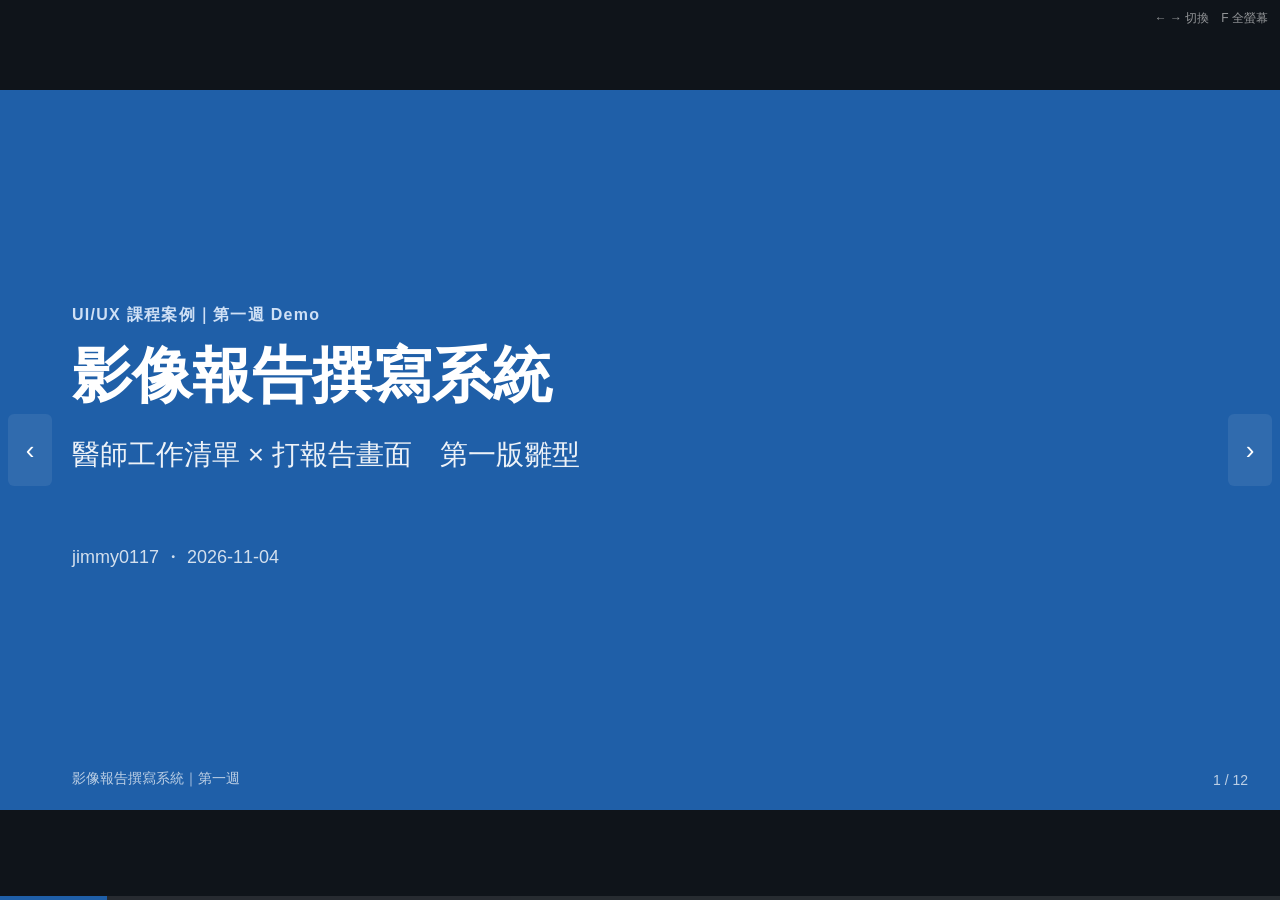
==== slides.html @ 43cd0609 "新增第一週 Demo 簡報 - slides.html：12 頁 HTML 簡報，含雛型截圖與 Live Demo（內嵌 index.html） - docs/demo/：簡報用的雛型截圖  Co-A" ====
<!DOCTYPE html>
<html lang="zh-Hant">
<head>
<meta charset="utf-8">
<meta name="viewport" content="width=device-width, initial-scale=1">
<title>影像報告撰寫系統｜第一週 Demo</title>
<link rel="stylesheet" href="tokens.css">
<style>
  * { box-sizing: border-box; }
  html, body { margin: 0; height: 100%; background: #0f141a; font-family: var(--font-family); color: var(--color-text); overflow: hidden; }
  /* 1280x720 舞台，依視窗等比縮放 */
  #stage { position: absolute; left: 50%; top: 50%; width: 1280px; height: 720px; transform-origin: center center; }
  .slide { position: absolute; inset: 0; background: var(--color-bg); padding: 56px 72px 64px; display: none; flex-direction: column; overflow: hidden; }
  .slide.active { display: flex; }
  .slide::after { content: attr(data-n); position: absolute; right: 32px; bottom: 22px; font-size: 14px; color: var(--color-text-muted); }
  .slide::before { content: "影像報告撰寫系統｜第一週"; position: absolute; left: 72px; bottom: 22px; font-size: 14px; color: var(--color-text-muted); }
  .kicker { font-size: 16px; font-weight: 700; letter-spacing: .08em; color: var(--color-primary); margin: 0 0 8px; }
  h2 { font-size: 38px; margin: 0 0 28px; line-height: 1.25; }
  p, li { font-size: 22px; line-height: 1.6; }
  ul { margin: 0; padding-left: 1.2em; }
  .src { font-size: 14px; color: var(--color-text-muted); font-weight: 400; }
  .muted { color: var(--color-text-muted); }

  /* 封面 */
  .cover { background: var(--color-primary); color: #fff; justify-content: center; }
  .cover::before, .cover::after { color: rgba(255,255,255,.7); }
  .cover h1 { font-size: 60px; margin: 0 0 16px; }
  .cover .sub { font-size: 28px; margin: 0 0 48px; opacity: .92; }
  .cover .meta { font-size: 18px; opacity: .8; }

  .grid2 { display: grid; grid-template-columns: 1fr 1fr; gap: 28px; flex: 1; min-height: 0; }
  .grid3 { display: grid; grid-template-columns: repeat(3, 1fr); gap: 20px; }
  .card { background: var(--color-surface); border: 1px solid var(--color-border); border-radius: 10px; padding: 20px 24px; }
  .card h3 { margin: 0 0 8px; font-size: 22px; }
  .card p { margin: 0; font-size: 18px; line-height: 1.55; }
  .big-quote { font-size: 30px; font-weight: 700; border-left: 6px solid var(--color-primary); padding: 4px 0 4px 24px; margin: 0 0 32px; }

  /* 截圖 + 註解 */
  .shot-layout { display: grid; grid-template-columns: 1fr 340px; gap: 28px; flex: 1; min-height: 0; }
  .shot { border: 1px solid var(--color-border); border-radius: 8px; overflow: hidden; background: var(--color-surface); box-shadow: 0 6px 24px rgba(15,20,26,.12); align-self: start; }
  .shot img { display: block; width: 100%; height: auto; }
  .notes-list { list-style: none; padding: 0; margin: 0; }
  .notes-list li { font-size: 18px; line-height: 1.5; padding-left: 40px; position: relative; margin-bottom: 16px; }
  .notes-list li b.n { position: absolute; left: 0; top: 0; width: 28px; height: 28px; border-radius: 50%; background: var(--color-primary); color: #fff; font-size: 15px; display: flex; align-items: center; justify-content: center; }

  /* 流程 */
  .flow { display: flex; align-items: stretch; gap: 0; margin: 12px 0 28px; }
  .step { flex: 1; text-align: center; position: relative; }
  .step .box { background: var(--color-surface); border: 2px solid var(--color-border); border-radius: 8px; padding: 14px 8px; font-size: 17px; font-weight: 600; margin: 0 14px; min-height: 76px; display: flex; align-items: center; justify-content: center; }
  .step:not(:last-child)::after { content: "→"; position: absolute; right: -10px; top: 22px; font-size: 22px; color: var(--color-text-muted); }
  .step .pain { margin: 10px 14px 0; background: var(--color-danger-bg); border: 1px solid var(--color-danger); color: var(--color-danger); border-radius: 6px; font-size: 14px; padding: 6px; line-height: 1.4; }

  table.t { border-collapse: collapse; width: 100%; font-size: 18px; }
  table.t th, table.t td { text-align: left; padding: 12px 14px; border-bottom: 1px solid var(--color-border); vertical-align: top; line-height: 1.5; }
  table.t th { background: var(--color-surface); font-size: 16px; color: var(--color-text-muted); }
  table.t td:first-child { font-weight: 700; white-space: nowrap; }

  /* 連續完成流程 */
  .run { display: flex; align-items: center; gap: 14px; margin: 20px 0 36px; flex-wrap: wrap; }
  .run .r { border: 2px solid var(--status-pending); background: var(--status-pending-bg); color: var(--status-pending); border-radius: 10px; padding: 14px 18px; font-size: 22px; font-weight: 700; text-align: center; }
  .run .r small { display: block; font-size: 14px; font-weight: 400; color: var(--color-text); }
  .run .r.skip { border-style: dashed; border-color: var(--status-dc); background: var(--status-dc-bg); color: var(--status-dc); text-decoration: line-through; }
  .run .r.end { border-color: var(--status-done); background: var(--status-done-bg); color: var(--status-done); }
  .run .arr { font-size: 26px; color: var(--color-text-muted); }

  .tag { display: inline-flex; align-items: center; gap: 6px; padding: 4px 14px; border-radius: 999px; border: 2px solid currentColor; font-size: 20px; font-weight: 700; }
  .tag-pending { color: var(--status-pending); background: var(--status-pending-bg); }
  .tag-done { color: var(--status-done); background: var(--status-done-bg); }
  .tag-certified { color: var(--status-certified); background: var(--status-certified-bg); }
  .tag-dc { color: var(--status-dc); background: var(--status-dc-bg); }
  .swatches { display: flex; gap: 8px; margin: 10px 0; }
  .swatches span { width: 44px; height: 28px; border-radius: 4px; display: inline-block; }

  .live { flex: 1; border: 1px solid var(--color-border); border-radius: 8px; overflow: hidden; min-height: 0; }
  .live iframe { width: 100%; height: 100%; border: 0; display: block; }
  a { color: var(--color-primary); }

  /* 控制列 */
  #bar { position: fixed; left: 0; right: 0; bottom: 0; height: 4px; background: rgba(255,255,255,.1); z-index: 3; }
  #bar i { display: block; height: 100%; background: var(--color-primary); transition: width .2s; }
  #help { position: fixed; right: 12px; top: 10px; color: rgba(255,255,255,.55); font-size: 12px; z-index: 3; }
  .navbtn { position: fixed; top: 50%; transform: translateY(-50%); background: rgba(255,255,255,.08); color: #fff; border: 0; width: 44px; height: 72px; font-size: 26px; cursor: pointer; z-index: 3; border-radius: 6px; }
  .navbtn:hover { background: rgba(255,255,255,.2); }
  #prev { left: 8px; } #next { right: 8px; }
  @media print { .navbtn, #bar, #help { display: none; } }
</style>
</head>
<body>
<div id="stage">

  <!-- 1 封面 -->
  <section class="slide cover">
    <p class="kicker" style="color:#cfe0f5">UI/UX 課程案例｜第一週 Demo</p>
    <h1>影像報告撰寫系統</h1>
    <p class="sub">醫師工作清單 × 打報告畫面　第一版雛型</p>
    <p class="meta">jimmy0117 ・ 2026-11-04</p>
  </section>

  <!-- 2 目標 -->
  <section class="slide">
    <p class="kicker">設計目標</p>
    <h2>這週只解決一件事：讓醫師連續打完報告</h2>
    <p class="big-quote">「醫師從工作清單開始，連續完成多份報告。」<br><span class="src">— 案例資料・設計範圍</span></p>
    <div class="grid3">
      <div class="card"><h3>① 看得出剩多少</h3><p>工作清單用模擬資料，看得出未完成數量與報告狀態</p></div>
      <div class="card"><h3>② 點了就能打</h3><p>進入打報告畫面，有影像區與依檢查類別切換的範本欄位</p></div>
      <div class="card"><h3>③ 存完就下一筆</h3><p>輸入、儲存，自動跳到下一筆未完成的報告</p></div>
    </div>
    <p class="muted" style="font-size:18px;margin-top:24px">可用性目標：測試者不需要說明，就能完成「連續完成三份報告」。</p>
  </section>

  <!-- 3 人物誌 -->
  <section class="slide">
    <p class="kicker">使用者研究｜報告醫師人物誌</p>
    <h2>醫師甲：要效率，也要掌控感</h2>
    <div class="grid2" style="grid-template-columns:1fr 1fr;gap:20px;flex:none">
      <div class="card"><h3>不想回清單</h3><p>要「上一筆／下一筆」，儲存後直接跳下一筆。<br><span class="src">訪談一・初訪；補充 #7 #8</span></p></div>
      <div class="card"><h3>要看到還剩幾份</h3><p>分項數量與總數都要有，「不要放太下面」。<br><span class="src">訪談一・補充 #2</span></p></div>
      <div class="card"><h3>影像與報告同一畫面</h3><p>點進來就看到影像，不想再點「調閱影像」。<br><span class="src">訪談一・初訪；補充 #5</span></p></div>
      <div class="card"><h3>不完全信任分派</h3><p>擔心放射師分派錯，要能查當天該打的清單。<br><span class="src">訪談一・補充 #4</span></p></div>
    </div>
    <p class="muted" style="font-size:16px;margin-top:20px">訪談沒有提到年齡、年資等背景，人物誌不虛構；推測的特質在 README 中另外標示。</p>
  </section>

  <!-- 4 流程與痛點 -->
  <section class="slide">
    <p class="kicker">使用者研究｜任務流程與痛點</p>
    <h2>現行流程：每一步都多一個動作</h2>
    <div class="flow">
      <div class="step"><div class="box">開啟清單<br>設定條件</div><div class="pain">P1 功能藏在選單</div></div>
      <div class="step"><div class="box">確認<br>剩幾份</div><div class="pain">P2 沒有分項與總數</div></div>
      <div class="step"><div class="box">挑一筆</div><div class="pain">P6 懷疑分派錯誤</div></div>
      <div class="step"><div class="box">調閱影像</div><div class="pain">P3 要額外點擊</div></div>
      <div class="step"><div class="box">填欄位<br>帶片語</div><div class="pain">P4 不能查過去報告</div></div>
      <div class="step"><div class="box">儲存<br>回清單找下一筆</div><div class="pain">P5 連續作業被打斷</div></div>
    </div>
    <p style="font-size:20px;margin:0 0 16px">第一版直接處理 <b>P1、P2、P3、P5、P6</b>；P4（過去報告）列為進階軌候選。</p>
    <div class="grid3" style="grid-template-columns:repeat(5,1fr);gap:14px">
      <div class="card"><h3 style="font-size:18px">P1 → 條件上移</h3><p style="font-size:15px">搜尋條件直接列在清單上方</p></div>
      <div class="card"><h3 style="font-size:18px">P2 → 大數字</h3><p style="font-size:15px">未完成總數＋各類別分項</p></div>
      <div class="card"><h3 style="font-size:18px">P6 → 未指派捷徑</h3><p style="font-size:15px">摘要列一鍵查看未指派</p></div>
      <div class="card"><h3 style="font-size:18px">P3 → 影像預設顯示</h3><p style="font-size:15px">與欄位並排，不需點擊</p></div>
      <div class="card"><h3 style="font-size:18px">P5 → 存完跳下一筆</h3><p style="font-size:15px">另有上一筆／下一筆</p></div>
    </div>
  </section>

  <!-- 5 矛盾 -->
  <section class="slide">
    <p class="kicker">需求矛盾與設計決定</p>
    <h2>訪談說法不一致時，我怎麼決定</h2>
    <table class="t">
      <tr><th style="width:170px">議題</th><th>不一致的說法</th><th style="width:420px">我的決定</th></tr>
      <tr><td>門診放射片語</td><td>醫師甲初訪「不需要」→ 六週後更正「要有」</td><td>提供片語；採較晚的更正</td></tr>
      <tr><td>已 DC 的單</td><td>技術員乙「不要出現」vs 放射師「已照保留、未照移除」</td><td>已照：保留並標示，不計入未完成<br>未照：預設隱藏，可勾選顯示</td></tr>
      <tr><td>預設看誰的單</td><td>「預設登入醫師」vs「擔心分派錯，要查全部」</td><td>預設看自己；摘要列顯示「未指派 N 筆」捷徑</td></tr>
      <tr><td>狀態標示</td><td>「不同底色」vs「整筆變綠＋V 記號」</td><td>底色＋色條＋文字＋圖示，不只靠顏色</td></tr>
    </table>
  </section>

  <!-- 6 Demo 清單 -->
  <section class="slide">
    <p class="kicker">Demo ①｜醫師工作清單</p>
    <h2 style="margin-bottom:20px">第一眼就知道還剩 3 份</h2>
    <div class="shot-layout">
      <div class="shot"><img src="docs/demo/list.png" alt="工作清單畫面"></div>
      <ol class="notes-list">
        <li><b class="n">1</b>最上方大數字：<b>未完成 3 份／共 4 份</b>，各類別分項可點選篩選</li>
        <li><b class="n">2</b>搜尋條件直接列在清單上方，預設「報告醫師＝我」</li>
        <li><b class="n">3</b>每個欄位都能排序，預設依檢查日期時間</li>
        <li><b class="n">4</b>R0004 已 DC 但已照：灰底、刪除線、<b>⊘ 醫令已DC</b></li>
        <li><b class="n">5</b>未指派 2 筆，可一鍵「查看」核對分派</li>
      </ol>
    </div>
  </section>

  <!-- 7 Demo 打報告 -->
  <section class="slide">
    <p class="kicker">Demo ②｜打報告畫面</p>
    <h2 style="margin-bottom:20px">影像在左、欄位在右，不用切換</h2>
    <div class="shot-layout">
      <div class="shot"><img src="docs/demo/report.png" alt="打報告畫面"></div>
      <ol class="notes-list">
        <li><b class="n">1</b>個案必要資訊一列排開：身分證、姓名、性別年齡、檢查、開單醫師</li>
        <li><b class="n">2</b>進入就直接顯示影像，不需「調閱影像」</li>
        <li><b class="n">3</b>依檢查類別切換範本：健檢胸部 X 光 = Lung／Others／Suggestion</li>
        <li><b class="n">4</b>欄位下方「＋片語」一鍵帶入</li>
        <li><b class="n">5</b>底部固定：上一筆／下一筆、<b>儲存</b>、認證</li>
      </ol>
    </div>
  </section>

  <!-- 8 特殊情況 -->
  <section class="slide">
    <p class="kicker">Demo ③｜資料中刻意埋的情況</p>
    <h2 style="margin-bottom:20px">例外狀況不讓醫師猜</h2>
    <div class="grid2">
      <div>
        <div class="shot"><img src="docs/demo/dc.png" alt="已DC報告畫面"></div>
        <p style="font-size:18px;margin:12px 0 0"><b>R0004 已 DC 已照</b>：上方灰色橫幅提醒確認是否仍需撰寫</p>
      </div>
      <div>
        <div class="shot"><img src="docs/demo/noimg.png" alt="未照且未指派的報告畫面"></div>
        <p style="font-size:18px;margin:12px 0 0"><b>R0009 未照＋未指派</b>：顯示「尚無影像」，只能檢視，儲存停用並說明原因</p>
      </div>
    </div>
  </section>

  <!-- 9 連續完成 -->
  <section class="slide">
    <p class="kicker">Demo ④｜核心任務</p>
    <h2>連續完成三份報告，不必回清單</h2>
    <div class="run">
      <div class="r">R0001<small>健檢胸部X光</small></div><span class="arr">→</span>
      <div class="r">R0002<small>健檢乳攝</small></div><span class="arr">→</span>
      <div class="r skip">R0004<small>已DC，自動略過</small></div><span class="arr">→</span>
      <div class="r">R0010<small>門診放射</small></div><span class="arr">→</span>
      <div class="r end">回清單<small>未完成 0 份</small></div>
    </div>
    <div class="grid2" style="grid-template-columns:1fr 1fr;align-items:start">
      <ul style="margin:0">
        <li style="font-size:20px">按「儲存」→ 提示「已儲存 R0001，已跳到下一筆未完成：R0002」</li>
        <li style="font-size:20px">範本跟著切換：乳攝變成 Findings／Diagnosis（右圖）</li>
        <li style="font-size:20px">必填欄位空白時不會跳走：欄位變紅並說明「Lung 為必填」</li>
        <li style="font-size:20px">已用自動化腳本實際跑過這條路徑，並修正一個選填欄位被誤判為錯誤的 bug</li>
      </ul>
      <div class="shot"><img src="docs/demo/mammo.png" alt="跳到 R0002 乳攝報告畫面"></div>
    </div>
  </section>

  <!-- 10 Live -->
  <section class="slide">
    <p class="kicker">Live Demo</p>
    <h2 style="margin-bottom:16px;font-size:30px">直接操作雛型 <a href="index.html" target="_blank" style="font-size:18px;font-weight:400">在新分頁開啟 ↗</a></h2>
    <div class="live"><iframe src="index.html" title="雛型即時操作" loading="lazy"></iframe></div>
  </section>

  <!-- 11 設計系統 -->
  <section class="slide">
    <p class="kicker">迷你設計系統</p>
    <h2>狀態：顏色 ＋ 圖示 ＋ 文字，三者缺一不可</h2>
    <div style="display:flex;gap:16px;flex-wrap:wrap;margin-bottom:32px">
      <span class="tag tag-pending">○ 未完成</span>
      <span class="tag tag-done">◐ 已完成</span>
      <span class="tag tag-certified">✔ 已認證</span>
      <span class="tag tag-dc">⊘ 醫令已DC</span>
    </div>
    <div class="grid3">
      <div class="card" style="border:2px solid var(--color-primary)"><h3>A 橘／藍／綠（採用）</h3>
        <div class="swatches"><span style="background:#a64b00"></span><span style="background:#1f5fa8"></span><span style="background:#17653f"></span><span style="background:#5f6b7a"></span></div>
        <p>紅綠色盲下仍分得開；橘色直覺代表「待處理」</p></div>
      <div class="card"><h3>B 紅／黃／綠</h3>
        <div class="swatches"><span style="background:#c62828"></span><span style="background:#e0a800"></span><span style="background:#2e7d32"></span></div>
        <p>直覺，但紅綠難分，紅色易被讀成「錯誤」</p></div>
      <div class="card"><h3>C 藍階單色</h3>
        <div class="swatches"><span style="background:#9cc3ec"></span><span style="background:#3b7fc9"></span><span style="background:#123f73"></span></div>
        <p>色覺最安全，但一眼辨識較慢</p></div>
    </div>
    <p class="muted" style="font-size:16px;margin-top:20px">數值統一在 tokens.css；按鈕、表格列、狀態標籤、表單欄位的規則寫在 design-system.md。</p>
  </section>

  <!-- 12 下一步 -->
  <section class="slide">
    <p class="kicker">待確認與下一步</p>
    <h2>還需要回去問使用者的事</h2>
    <div class="grid2" style="flex:none">
      <div>
        <h3 style="font-size:22px;margin:0 0 12px">需要再確認</h3>
        <ul style="font-size:19px">
          <li>「check」階段和已完成／已認證的關係？</li>
          <li>已 DC 但已照的報告還要打嗎？</li>
          <li>哪些欄位必填？（目前是推測）</li>
          <li>資料沒有「報告日期」「開單日期」</li>
        </ul>
      </div>
      <div>
        <h3 style="font-size:22px;margin:0 0 12px">第二週計畫</h3>
        <ul style="font-size:19px">
          <li>選定兩個進階軌（候選：鍵盤操作、過去報告）</li>
          <li>工作清單做替代方案並比較</li>
          <li>啟發式評估</li>
          <li>依設計系統統一畫面</li>
        </ul>
      </div>
    </div>
    <p style="font-size:24px;margin-top:40px;font-weight:700">謝謝！ <span class="muted" style="font-weight:400;font-size:18px">github.com/jimmy0117/report-system-design</span></p>
  </section>

</div>

<button class="navbtn" id="prev" aria-label="上一張">‹</button>
<button class="navbtn" id="next" aria-label="下一張">›</button>
<div id="help">← → 切換　F 全螢幕</div>
<div id="bar"><i></i></div>

<script>
(function () {
  var slides = [].slice.call(document.querySelectorAll('.slide'));
  var stage = document.getElementById('stage'), bar = document.querySelector('#bar i');
  slides.forEach(function (s, i) { s.setAttribute('data-n', (i + 1) + ' / ' + slides.length); });
  var cur = Math.max(0, Math.min(slides.length - 1, (parseInt(location.hash.slice(1), 10) || 1) - 1));
  function show(i) {
    cur = Math.max(0, Math.min(slides.length - 1, i));
    slides.forEach(function (s, j) { s.classList.toggle('active', j === cur); });
    bar.style.width = ((cur + 1) / slides.length * 100) + '%';
    history.replaceState(null, '', '#' + (cur + 1));
  }
  function fit() {
    var k = Math.min(innerWidth / 1280, innerHeight / 720);
    stage.style.transform = 'translate(-50%, -50%) scale(' + k + ')';
  }
  document.addEventListener('keydown', function (e) {
    if (e.target.tagName === 'IFRAME') return;
    if (['ArrowRight', 'PageDown', ' ', 'Enter'].indexOf(e.key) >= 0) { e.preventDefault(); show(cur + 1); }
    else if (['ArrowLeft', 'PageUp', 'Backspace'].indexOf(e.key) >= 0) { e.preventDefault(); show(cur - 1); }
    else if (e.key === 'Home') show(0);
    else if (e.key === 'End') show(slides.length - 1);
    else if (e.key === 'f' || e.key === 'F') {
      if (document.fullscreenElement) document.exitFullscreen(); else document.documentElement.requestFullscreen();
    }
  });
  document.getElementById('prev').onclick = function () { show(cur - 1); };
  document.getElementById('next').onclick = function () { show(cur + 1); };
  addEventListener('resize', fit);
  fit(); show(cur);
})();
</script>
</body>
</html>
---- tokens.css ----
/* 影像報告撰寫系統 — 迷你設計系統
   每個變數的用途與使用規則見 design-system.md。
   修改或新增變數時，先更新 design-system.md 的「變更紀錄」，再改畫面。 */

:root {
  /* 色彩：基本 */
  --color-primary: #1f5fa8;
  --color-primary-hover: #174b86;
  --color-on-primary: #ffffff;
  --color-bg: #ffffff;
  --color-surface: #f5f7fa;
  --color-text: #1f2933;
  --color-text-muted: #5f6b7a;
  --color-border: #d5dbe3;
  --color-focus: #0b57d0;
  --color-danger: #b42318;
  --color-danger-bg: #fdecea;

  /* 色彩：報告狀態（每種狀態：文字/邊框色 + 淡底色；一律搭配圖示與文字，不單靠顏色）
     選用方案 A「橘／藍／綠／灰」，與其他方案的比較見 design-system.md */
  --status-pending: #a64b00;        /* 未完成：橘棕 */
  --status-pending-bg: #fff4e5;
  --status-done: #1f5fa8;           /* 已完成：藍 */
  --status-done-bg: #e8f1fb;
  --status-certified: #17653f;      /* 已認證：綠 */
  --status-certified-bg: #e6f4ec;
  --status-dc: #5f6b7a;             /* 醫令已 DC：灰（另加刪除線） */
  --status-dc-bg: #eceff3;

  /* 字級 */
  --font-family: "Noto Sans TC", "Microsoft JhengHei", "PingFang TC", sans-serif;
  --font-size-sm: 13px;
  --font-size-md: 15px;
  --font-size-lg: 18px;
  --font-size-xl: 22px;
  --font-size-display: 36px;   /* 未完成數量專用 */

  /* 間距 */
  --space-1: 4px;
  --space-2: 8px;
  --space-3: 12px;
  --space-4: 16px;
  --space-6: 24px;

  /* 圓角 */
  --radius: 6px;

  /* 控制項最小高度（點擊範圍） */
  --control-height: 36px;
}
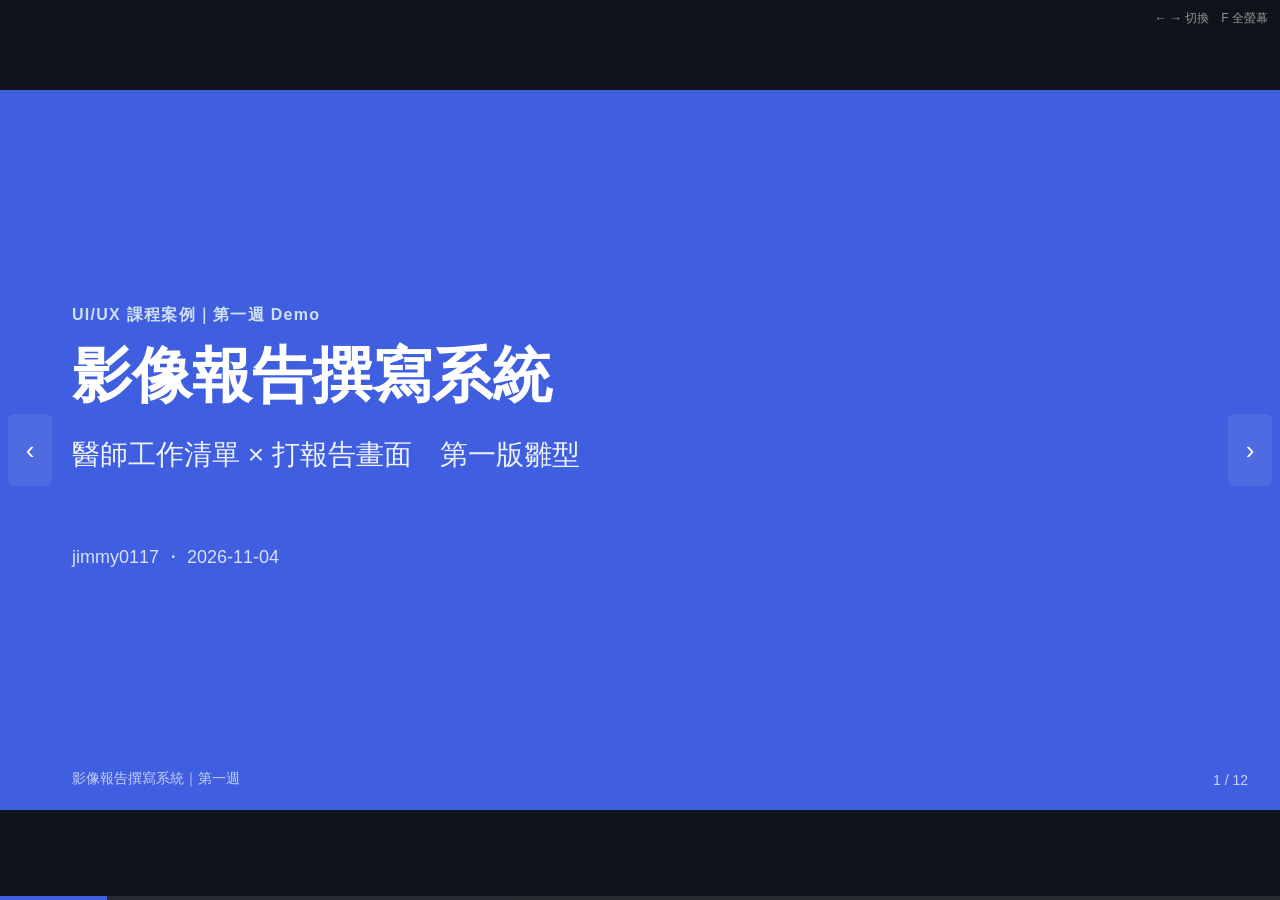
==== commit 77a1f3bd: "第二週：任務走查、替代方案、設計變數、啟發式評估與雛型 v2/v3 - index.html：取消認證（必填原因）、身分切換、搜尋查全部醫師、等待影像／待指派狀態與流程進度、健檢 48 小時時限標示、" ====
--- a/slides.html
+++ b/slides.html
@@ -37,7 +37,7 @@
 
   /* 截圖 + 註解 */
   .shot-layout { display: grid; grid-template-columns: 1fr 340px; gap: 28px; flex: 1; min-height: 0; }
-  .shot { border: 1px solid var(--color-border); border-radius: 8px; overflow: hidden; background: var(--color-surface); box-shadow: 0 6px 24px rgba(15,20,26,.12); align-self: start; }
+  .shot { border: 1px solid var(--color-border); border-radius: var(--radius-lg); overflow: hidden; background: var(--color-surface); box-shadow: 0 6px 24px rgba(15,20,26,.12); align-self: start; }
   .shot img { display: block; width: 100%; height: auto; }
   .notes-list { list-style: none; padding: 0; margin: 0; }
   .notes-list li { font-size: 18px; line-height: 1.5; padding-left: 40px; position: relative; margin-bottom: 16px; }
--- a/tokens.css
+++ b/tokens.css
@@ -1,20 +1,35 @@
 /* 影像報告撰寫系統 — 迷你設計系統
    每個變數的用途與使用規則見 design-system.md。
-   修改或新增變數時，先更新 design-system.md 的「變更紀錄」，再改畫面。 */
+   修改或新增變數時，先更新 design-system.md 的「變更紀錄」，再改畫面。
+   v3（2026-11-04）：視覺風格改為「霧面玻璃」（參考使用者提供的 Pinterest 範例），
+   報告狀態色維持原本的數值，確保在淡色底上的對比度。 */
 
 :root {
   /* 色彩：基本 */
-  --color-primary: #1f5fa8;
-  --color-primary-hover: #174b86;
+  --color-primary: #3f5fe0;          /* 冰藍紫，白底對比 5.3:1 */
+  --color-primary-hover: #3350c8;
+  --color-primary-2: #6366e8;        /* 漸層終點，白字對比 4.6:1 */
+  --gradient-primary: linear-gradient(135deg, var(--color-primary) 0%, var(--color-primary-2) 100%);
   --color-on-primary: #ffffff;
-  --color-bg: #ffffff;
-  --color-surface: #f5f7fa;
-  --color-text: #1f2933;
-  --color-text-muted: #5f6b7a;
-  --color-border: #d5dbe3;
-  --color-focus: #0b57d0;
+  --color-bg: #ffffff;               /* 輸入框、實心底 */
+  --color-surface: #eef3fb;          /* 頁面底色（漸層的基底）、表頭 */
+  --color-text: #1e2a44;
+  --color-text-muted: #56627c;
+  --color-border: #d3ddef;
+  --color-focus: #2b50d6;
   --color-danger: #b42318;
   --color-danger-bg: #fdecea;
+
+  /* 霧面玻璃 */
+  --page-gradient: radial-gradient(1200px 600px at 85% -10%, #dfe6fb 0%, transparent 60%),
+                   radial-gradient(900px 500px at -10% 30%, #e6eefb 0%, transparent 60%),
+                   linear-gradient(180deg, #f3f6fc 0%, #e8eef9 100%);
+  --glass-bg: rgba(255, 255, 255, 0.62);
+  --glass-bg-strong: rgba(255, 255, 255, 0.82);  /* 文字較多的區塊（表格、表單） */
+  --glass-border: rgba(255, 255, 255, 0.9);
+  --glass-blur: 14px;
+  --shadow-soft: 0 8px 28px rgba(63, 95, 224, 0.10), 0 1px 2px rgba(30, 42, 68, 0.06);
+  --shadow-button: 0 6px 16px rgba(63, 95, 224, 0.28);
 
   /* 色彩：報告狀態（每種狀態：文字/邊框色 + 淡底色；一律搭配圖示與文字，不單靠顏色）
      選用方案 A「橘／藍／綠／灰」，與其他方案的比較見 design-system.md */
@@ -27,13 +42,26 @@
   --status-dc: #5f6b7a;             /* 醫令已 DC：灰（另加刪除線） */
   --status-dc-bg: #eceff3;
 
+  /* v2 新增：流程上「還不能打」的狀態（虛線外框區分） */
+  --status-waiting: #5f6b7a;        /* 等待影像、待指派：灰、虛線框、白底 */
+  --status-waiting-bg: #ffffff;
+  /* v2 新增：修飾標籤（與主要狀態並排，不取代主要狀態） */
+  --status-recall: #6b3fa0;         /* 取消認證・待重打：紫 */
+  --status-recall-bg: #f3edfa;
+  --deadline-overdue: #ffffff;      /* 已逾時：紅底白字（實心，最強烈） */
+  --deadline-overdue-bg: #b42318;
+  --deadline-soon: #b42318;         /* 即將到期：紅字、淡紅底 */
+  --deadline-soon-bg: #fdecea;
+
   /* 字級 */
   --font-family: "Noto Sans TC", "Microsoft JhengHei", "PingFang TC", sans-serif;
+  --font-size-xs: 12px;        /* v3：區塊標籤（大寫、加寬字距） */
   --font-size-sm: 13px;
   --font-size-md: 15px;
   --font-size-lg: 18px;
   --font-size-xl: 22px;
   --font-size-display: 36px;   /* 未完成數量專用 */
+  --letter-spacing-label: 0.12em;
 
   /* 間距 */
   --space-1: 4px;
@@ -43,8 +71,13 @@
   --space-6: 24px;
 
   /* 圓角 */
-  --radius: 6px;
+  --radius: 10px;              /* 按鈕、輸入框 */
+  --radius-lg: 18px;           /* 卡片、面板 */
 
-  /* 控制項最小高度（點擊範圍） */
+  /* 控制項最小高度（點擊範圍；手機上加大） */
   --control-height: 36px;
 }
+
+@media (max-width: 700px) {
+  :root { --control-height: 44px; }
+}
